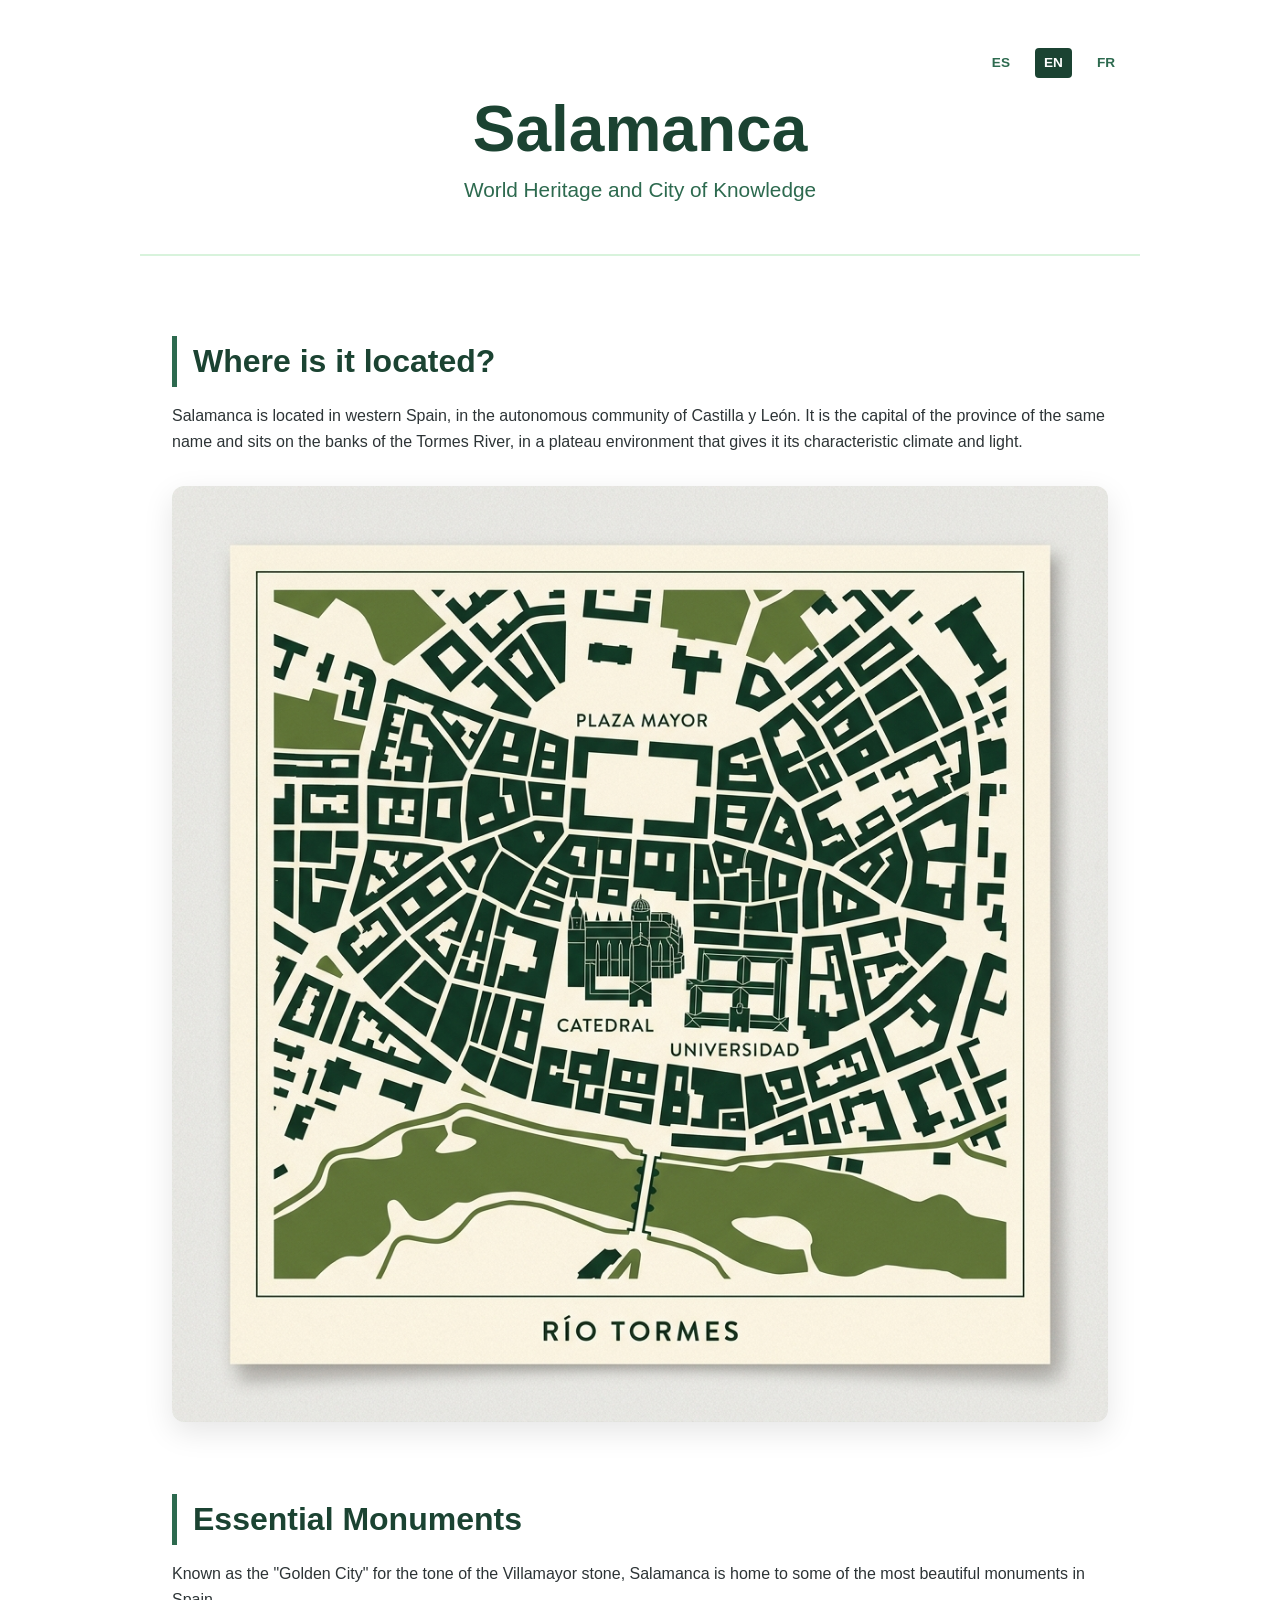
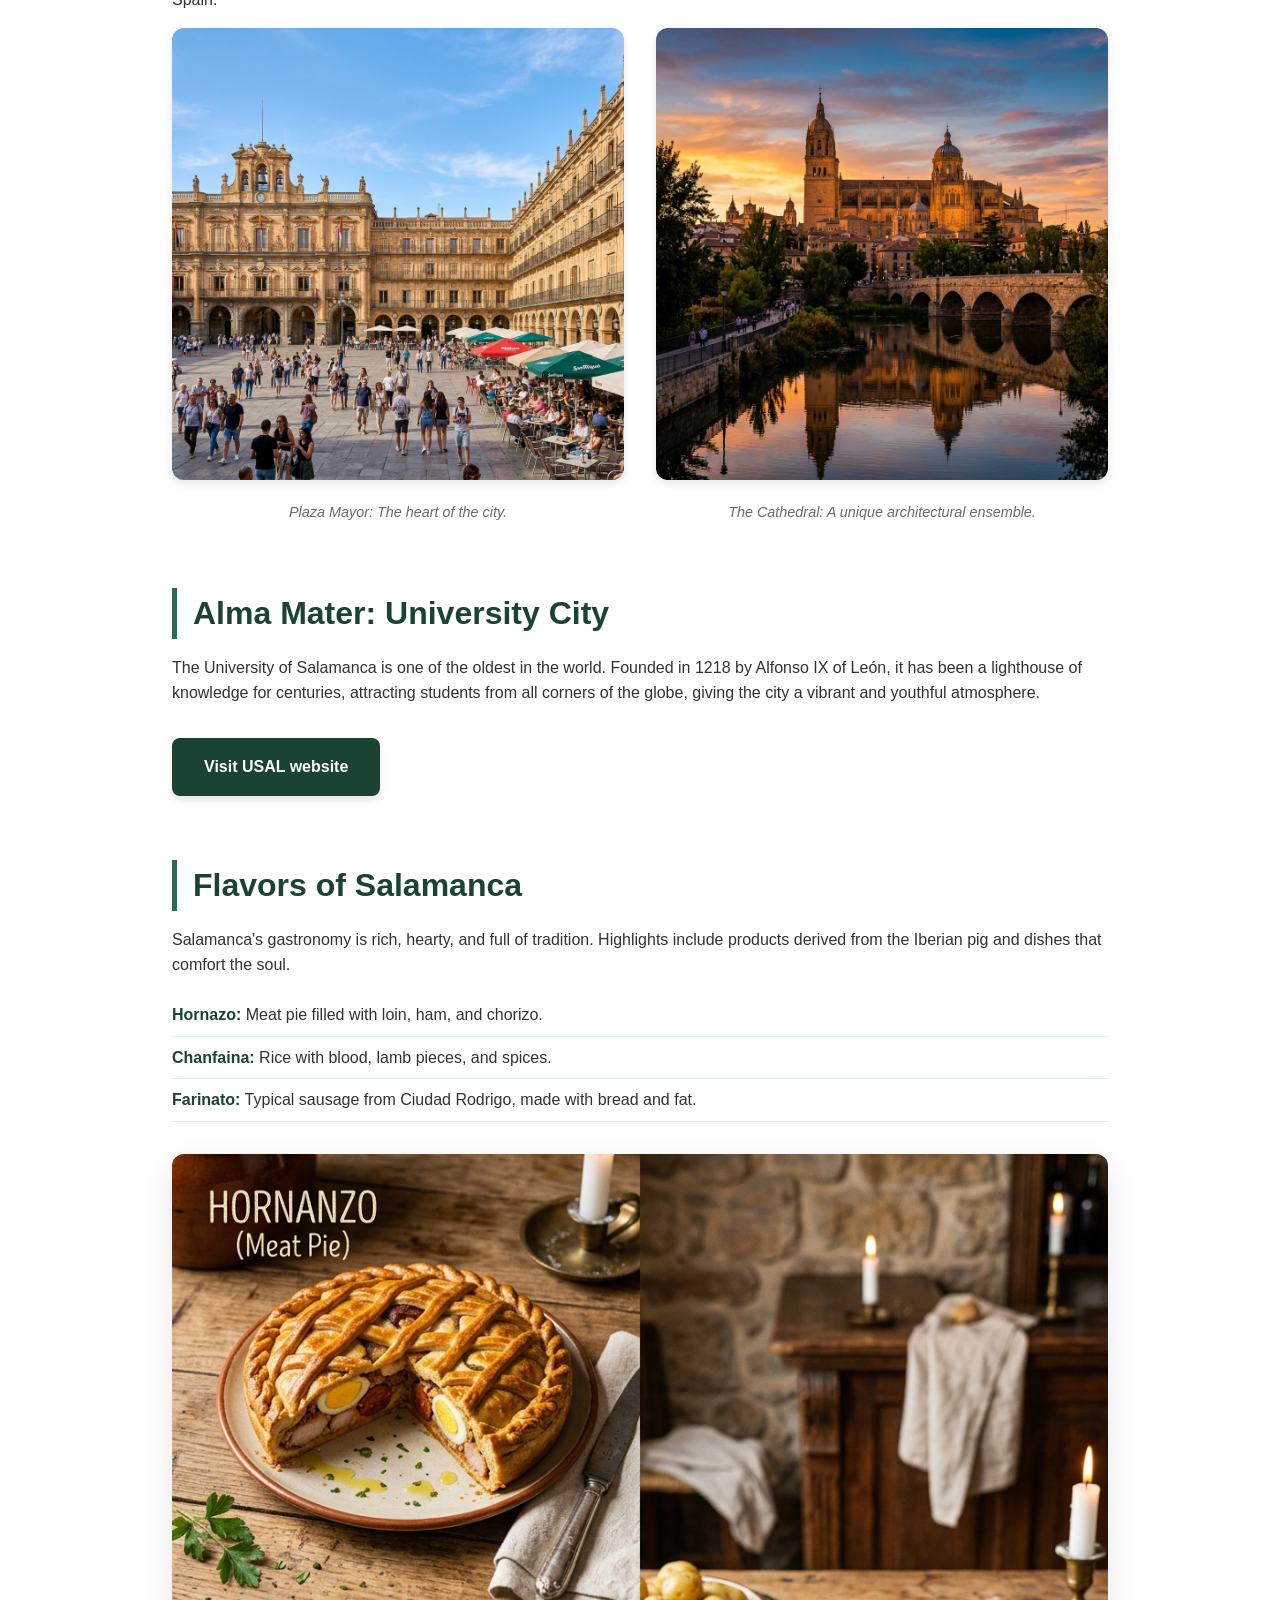
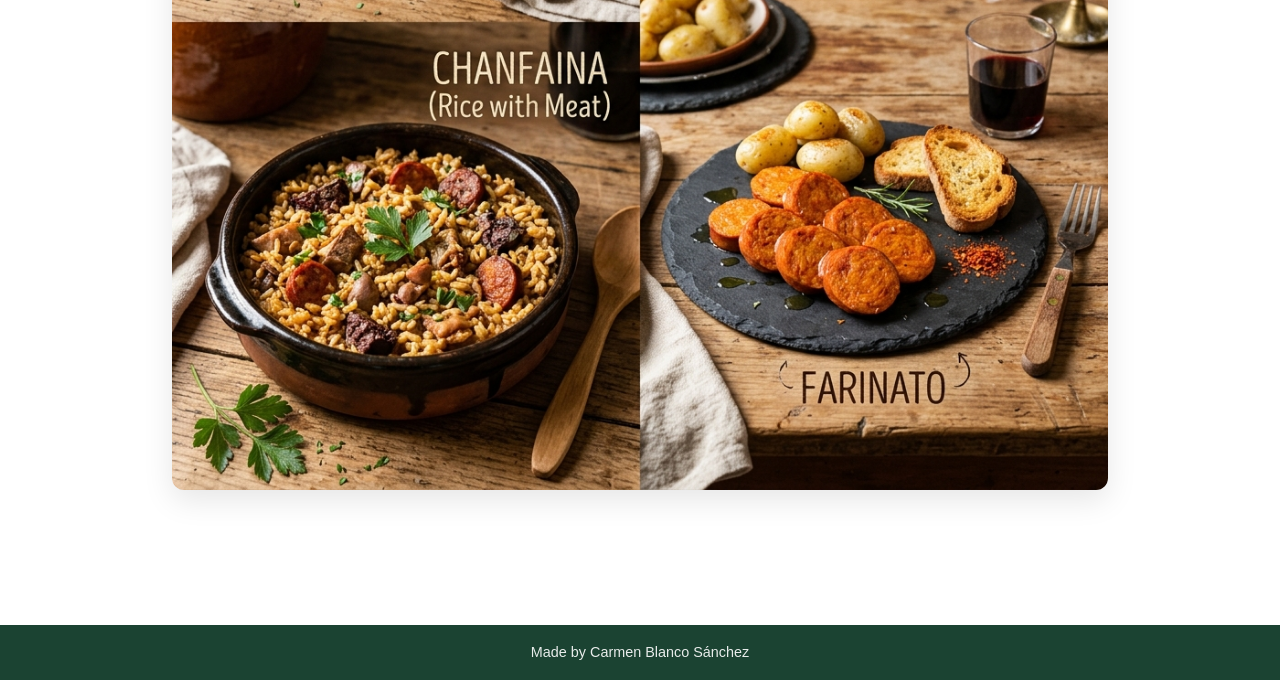
==== index-en.html @ ed9b971c "Add complete web page files including HTML, CSS, and images" ====
<!DOCTYPE html>
<html lang="en">

<head>
    <meta charset="UTF-8">
    <meta name="viewport" content="width=device-width, initial-scale=1.0">
    <title>Salamanca: City of Gold and Wisdom</title>
    <link rel="preconnect" href="https://fonts.googleapis.com">
    <link rel="preconnect" href="https://fonts.gstatic.com" crossorigin>
    <link href="https://fonts.googleapis.com/css2?family=Inter:wght@400;600;800&display=swap" rel="stylesheet">
    <link rel="stylesheet" href="style.css">
    <meta name="description"
        content="A brief presentation of the historic city of Salamanca: its location, monuments, university, and gastronomy.">
    <meta name="theme-color" content="#1b4332">
    <meta http-equiv="Content-Security-Policy" content="default-src 'self'; font-src https://fonts.gstatic.com; style-src 'self' 'unsafe-inline' https://fonts.googleapis.com; img-src 'self' data:; script-src 'self'; frame-src https://www.google.com;">
</head>

<body class="page">
    <a href="#main-content" class="skip-link">Skip to main content</a>
    <header class="header">
        <nav class="lang-switcher" aria-label="Language selection">
            <a href="index.html" class="lang-switcher__link">ES</a>
            <a href="index-en.html" class="lang-switcher__link lang-switcher__link--active" aria-current="page">EN</a>
            <a href="index-fr.html" class="lang-switcher__link">FR</a>
        </nav>
        <h1 class="header__title">Salamanca</h1>
        <p class="header__subtitle">World Heritage and City of Knowledge</p>
    </header>

    <main class="main" id="main-content">
        <!-- Section 1: Location and Map -->
        <section class="section section--location" aria-labelledby="title-location">
            <h2 id="title-location" class="section__title">Where is it located?</h2>
            <div class="section__content">
                <p class="section__text">
                    Salamanca is located in western Spain, in the autonomous community of Castilla y León. It is the
                    capital of the province of the same name and sits on the banks of the Tormes River, in a plateau
                    environment that gives it its characteristic climate and light.
                </p>
                <div class="section__media">
                    <img src="img/mapa_estilo.png" alt="Artistic map of Salamanca with Plaza Mayor, Cathedral and University marked, based on real geography" class="section__image">
                </div>
            </div>
        </section>

        <!-- Section 2: Monuments -->
        <section class="section section--monuments" aria-labelledby="title-monuments">
            <h2 id="title-monuments" class="section__title">Essential Monuments</h2>
            <div class="section__content">
                <p class="section__text">
                    Known as the "Golden City" for the tone of the Villamayor stone, Salamanca is home to some of the
                    most beautiful monuments in Spain.
                </p>
                <div class="grid">
                    <div class="grid__item">
                        <img src="img/plaza_mayor.png"
                            alt="The majestic Plaza Mayor of Salamanca with its Baroque architecture"
                            class="grid__image">
                        <p class="grid__caption">Plaza Mayor: The heart of the city.</p>
                    </div>
                    <div class="grid__item">
                        <img src="img/catedral.png"
                            alt="View of the New Cathedral and the Roman Bridge over the Tormes river at sunset"
                            class="grid__image">
                        <p class="grid__caption">The Cathedral: A unique architectural ensemble.</p>
                    </div>
                </div>
            </div>
        </section>

        <!-- Section 3: University City -->
        <section class="section section--university" aria-labelledby="title-university">
            <h2 id="title-university" class="section__title">Alma Mater: University City</h2>
            <div class="section__content">
                <p class="section__text">
                    The University of Salamanca is one of the oldest in the world. Founded in 1218 by Alfonso IX of
                    León, it has been a lighthouse of knowledge for centuries, attracting students from all corners of
                    the globe, giving the city a vibrant and youthful atmosphere.
                </p>
                <div class="section__action">
                    <a href="https://www.usal.es/en" target="_blank" rel="noopener noreferrer" class="button">Visit USAL
                        website</a>
                </div>
            </div>
        </section>

        <!-- Section 4: Gastronomy -->
        <section class="section section--food" aria-labelledby="title-food">
            <h2 id="title-food" class="section__title">Flavors of Salamanca</h2>
            <div class="section__content">
                <p class="section__text">
                    Salamanca's gastronomy is rich, hearty, and full of tradition. Highlights include products derived
                    from the Iberian pig and dishes that comfort the soul.
                </p>
                <ul class="list">
                    <li class="list__item"><strong>Hornazo:</strong> Meat pie filled with loin, ham, and chorizo.</li>
                    <li class="list__item"><strong>Chanfaina:</strong> Rice with blood, lamb pieces, and spices.</li>
                    <li class="list__item"><strong>Farinato:</strong> Typical sausage from Ciudad Rodrigo, made with
                        bread and fat.</li>
                </ul>
                <div class="section__media">
                    <img src="img/gastronomia.png" alt="Collage of typical dishes: Hornazo, Chanfaina, and Farinato"
                        class="section__image">
                </div>
            </div>
        </section>
    </main>

    <footer class="footer">
        <p class="footer__text">Made by Carmen Blanco Sánchez</p>
    </footer>
</body>

</html>
---- style.css ----
/* CSS - Mi Estilo Web */
/* Variables de diseño */
:root {
    --color-green-dark: #1b4332;
    --color-green-medium: #2d6a4f;
    --color-green-light: #d8f3dc;
    --color-white: #ffffff;
    --color-text: #2d3436;
    --color-text-light: #636e72;
    --font-family: 'Inter', -apple-system, BlinkMacSystemFont, 'Segoe UI', Roboto, Helvetica, Arial, sans-serif;
    --spacing-unit: 1rem;
    --max-width: 1000px;
}

/* Reset y base */
* {
    margin: 0;
    padding: 0;
    box-sizing: border-box;
}

html {
    scroll-behavior: smooth;
}

body {
    font-family: var(--font-family);
    font-size: 16px;
    line-height: 1.6;
    color: var(--color-text);
    background-color: var(--color-white);
}

/* Accesibilidad: Enlace de salto */
.skip-link {
    position: absolute;
    top: -100px;
    left: 0;
    background: var(--color-green-dark);
    color: white;
    padding: 1rem;
    z-index: 100;
    text-decoration: none;
    font-weight: bold;
}

.skip-link:focus {
    top: 0;
}

/* Accesibilidad: Foco visible */
:focus-visible {
    outline: 3px solid var(--color-green-medium);
    outline-offset: 4px;
}

/* Layout */
.page {
    display: flex;
    flex-direction: column;
    min-height: 100vh;
}

/* Selector de Idiomas */
.lang-switcher {
    display: flex;
    justify-content: flex-end;
    gap: 1rem;
    padding-bottom: 1rem;
    font-size: 0.85rem;
    font-weight: 600;
}

.lang-switcher__link {
    color: var(--color-green-medium);
    text-decoration: none;
    padding: 0.2rem 0.5rem;
    border-radius: 4px;
    transition: all 0.3s ease;
    border: 1px solid transparent;
}

.lang-switcher__link:hover {
    color: var(--color-green-dark);
    background-color: var(--color-green-light);
}

.lang-switcher__link--active {
    color: var(--color-white);
    background-color: var(--color-green-dark);
    cursor: default;
}

.header, .main, .footer {
    width: 100%;
    max-width: var(--max-width);
    margin: 0 auto;
    padding: calc(var(--spacing-unit) * 2);
}

/* Header */
.header {
    text-align: center;
    border-bottom: 2px solid var(--color-green-light);
    margin-bottom: calc(var(--spacing-unit) * 3);
    padding: calc(var(--spacing-unit) * 3) var(--spacing-unit);
}

.header__title {
    font-size: clamp(2.5rem, 8vw, 4rem);
    color: var(--color-green-dark);
    font-weight: 800;
    line-height: 1.1;
    margin-bottom: 0.5rem;
}

.header__subtitle {
    font-size: clamp(1rem, 4vw, 1.3rem);
    color: var(--color-green-medium);
    font-weight: 400;
    max-width: 600px;
    margin: 0 auto;
}

/* Main Content */
.main {
    flex: 1;
}

.section {
    margin-bottom: calc(var(--spacing-unit) * 4);
    animation: fadeIn 0.8s ease-out forwards;
    opacity: 0;
}

.section:nth-child(1) { animation-delay: 0.1s; }
.section:nth-child(2) { animation-delay: 0.3s; }
.section:nth-child(3) { animation-delay: 0.5s; }
.section:nth-child(4) { animation-delay: 0.7s; }

@keyframes fadeIn {
    from {
        opacity: 0;
        transform: translateY(20px);
    }
    to {
        opacity: 1;
        transform: translateY(0);
    }
}

.section__title {
    font-size: 2rem;
    color: var(--color-green-dark);
    border-left: 5px solid var(--color-green-medium);
    padding-left: 1rem;
    margin-bottom: var(--spacing-unit);
}

.section__text {
    margin-bottom: var(--spacing-unit);
    color: var(--color-text);
}

.section__media {
    margin-top: calc(var(--spacing-unit) * 2);
    text-align: center;
}

.section__map {
    width: 100%;
    height: 450px;
    border: none;
    border-radius: 12px;
    box-shadow: 0 10px 30px rgba(0,0,0,0.1);
    transition: transform 0.5s cubic-bezier(0.4, 0, 0.2, 1);
}

.section__map:hover {
    transform: scale(1.01);
}

.section__image {
    max-width: 100%;
    height: auto;
    border-radius: 12px;
    box-shadow: 0 10px 30px rgba(0,0,0,0.1);
    transition: transform 0.5s cubic-bezier(0.4, 0, 0.2, 1);
}

.section__image:hover {
    transform: scale(1.02);
}

.section__action {
    margin-top: calc(var(--spacing-unit) * 2);
}

/* Componentes específicos */
.grid {
    display: grid;
    grid-template-columns: repeat(auto-fit, minmax(280px, 1fr));
    gap: calc(var(--spacing-unit) * 2);
    margin-top: var(--spacing-unit);
}

.grid__item {
    text-align: center;
}

.grid__image {
    width: 100%;
    aspect-ratio: 1 / 1;
    object-fit: cover;
    border-radius: 12px;
    margin-bottom: 0.8rem;
    transition: transform 0.5s cubic-bezier(0.4, 0, 0.2, 1), box-shadow 0.5s ease;
    box-shadow: 0 4px 10px rgba(0,0,0,0.1);
}

.grid__image:hover {
    transform: scale(1.04);
    box-shadow: 0 15px 35px rgba(0,0,0,0.2);
}

.grid__caption {
    font-size: 0.9rem;
    color: var(--color-text-light);
    font-style: italic;
}

.list {
    list-style: none;
    margin-bottom: var(--spacing-unit);
}

.list__item {
    padding: 0.5rem 0;
    border-bottom: 1px solid var(--color-green-light);
}

.list__item strong {
    color: var(--color-green-dark);
}

.button {
    display: inline-block;
    padding: 1rem 2rem;
    background-color: var(--color-green-dark);
    color: var(--color-white);
    text-decoration: none;
    border-radius: 8px;
    font-weight: 600;
    transition: all 0.3s ease;
    box-shadow: 0 4px 6px rgba(0,0,0,0.1);
    min-height: 48px;
    display: inline-flex;
    align-items: center;
    justify-content: center;
}

.button:hover {
    background-color: var(--color-green-medium);
    transform: translateY(-2px);
    box-shadow: 0 6px 12px rgba(0,0,0,0.15);
}

.button:active {
    transform: translateY(0);
}

/* Footer */
.footer {
    background-color: var(--color-green-dark);
    color: var(--color-white);
    text-align: center;
    padding: var(--spacing-unit);
    max-width: none;
    margin-top: calc(var(--spacing-unit) * 2);
}

.footer__text {
    font-size: 0.9rem;
    opacity: 0.9;
}

/* Media Queries */
@media (max-width: 768px) {
    .header, .main, .footer {
        padding: var(--spacing-unit);
    }
    
    .section__title {
        font-size: 1.8rem;
    }

    .section {
        margin-bottom: calc(var(--spacing-unit) * 3);
    }
}

@media (max-width: 480px) {
    .header {
        padding: calc(var(--spacing-unit) * 2) var(--spacing-unit);
    }

    .section__title {
        font-size: 1.5rem;
        padding-left: 0.8rem;
    }
    
    .grid {
        grid-template-columns: 1fr;
    }
}
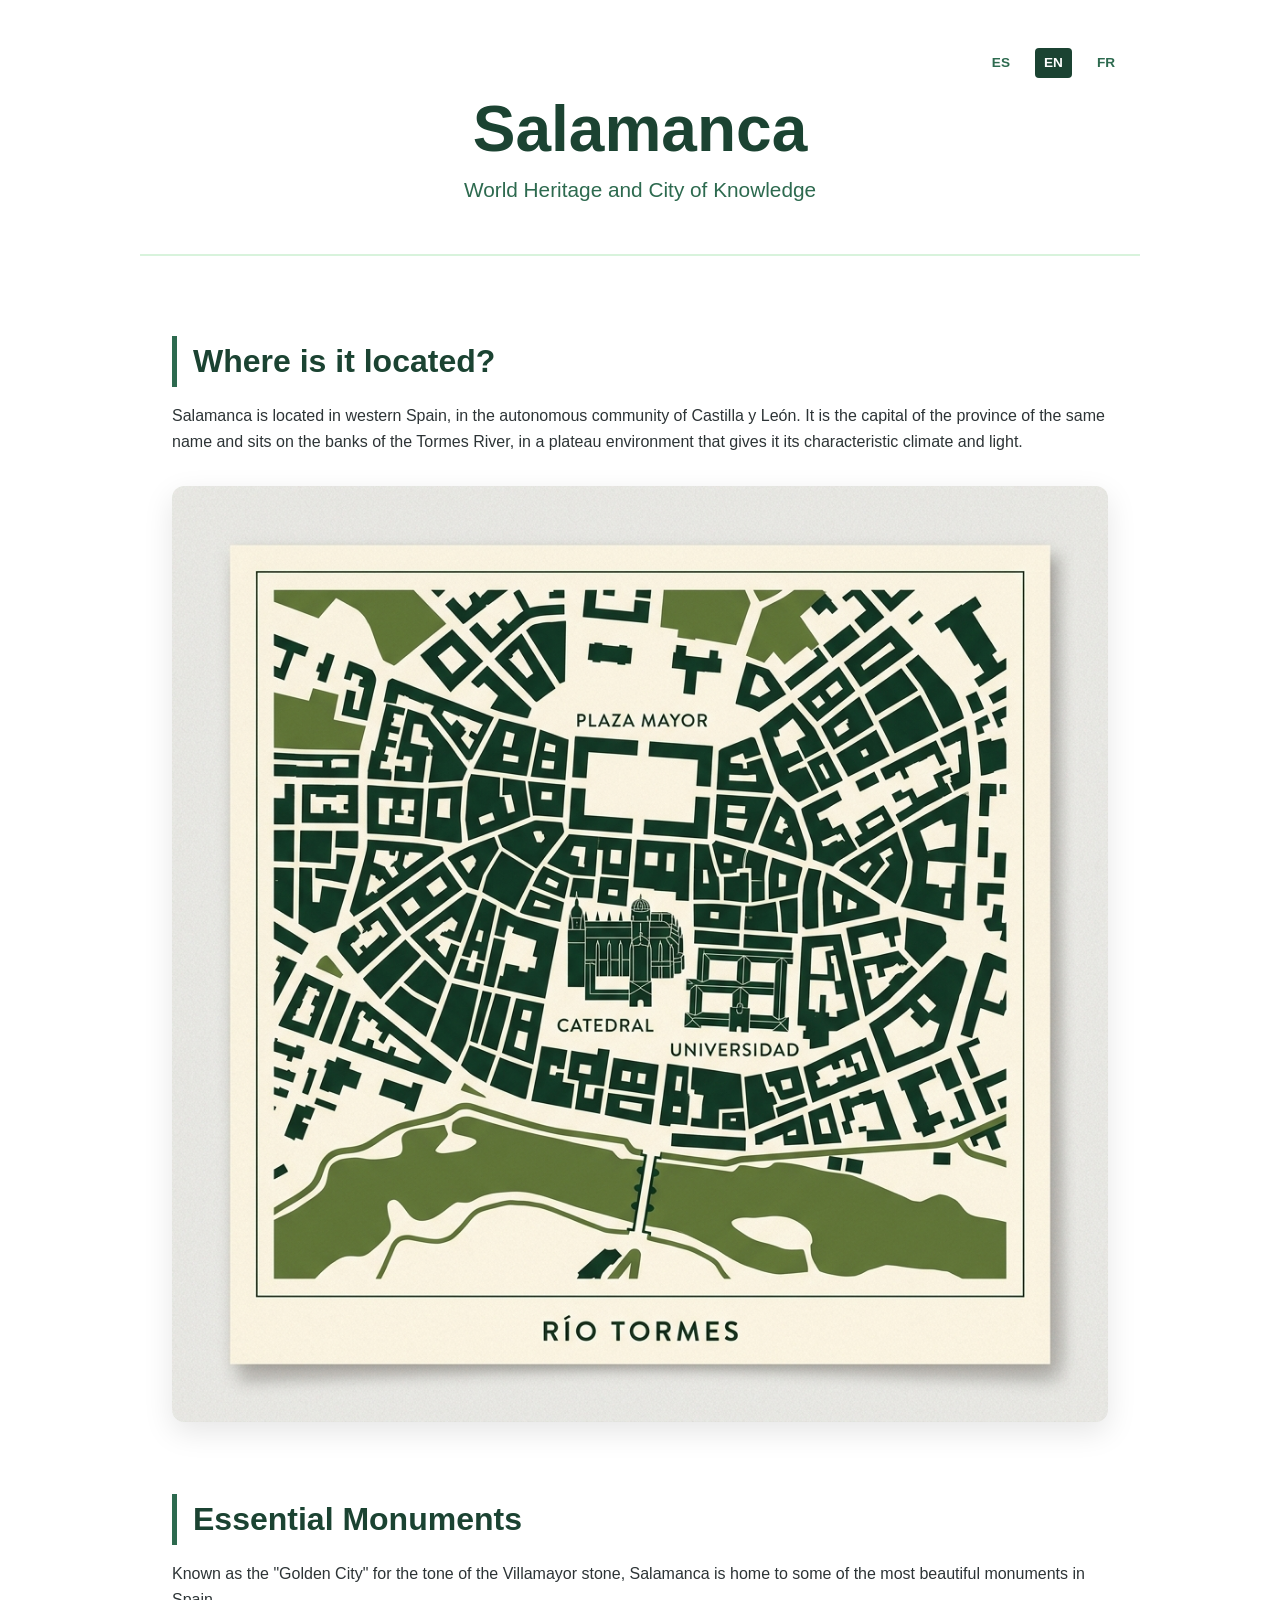
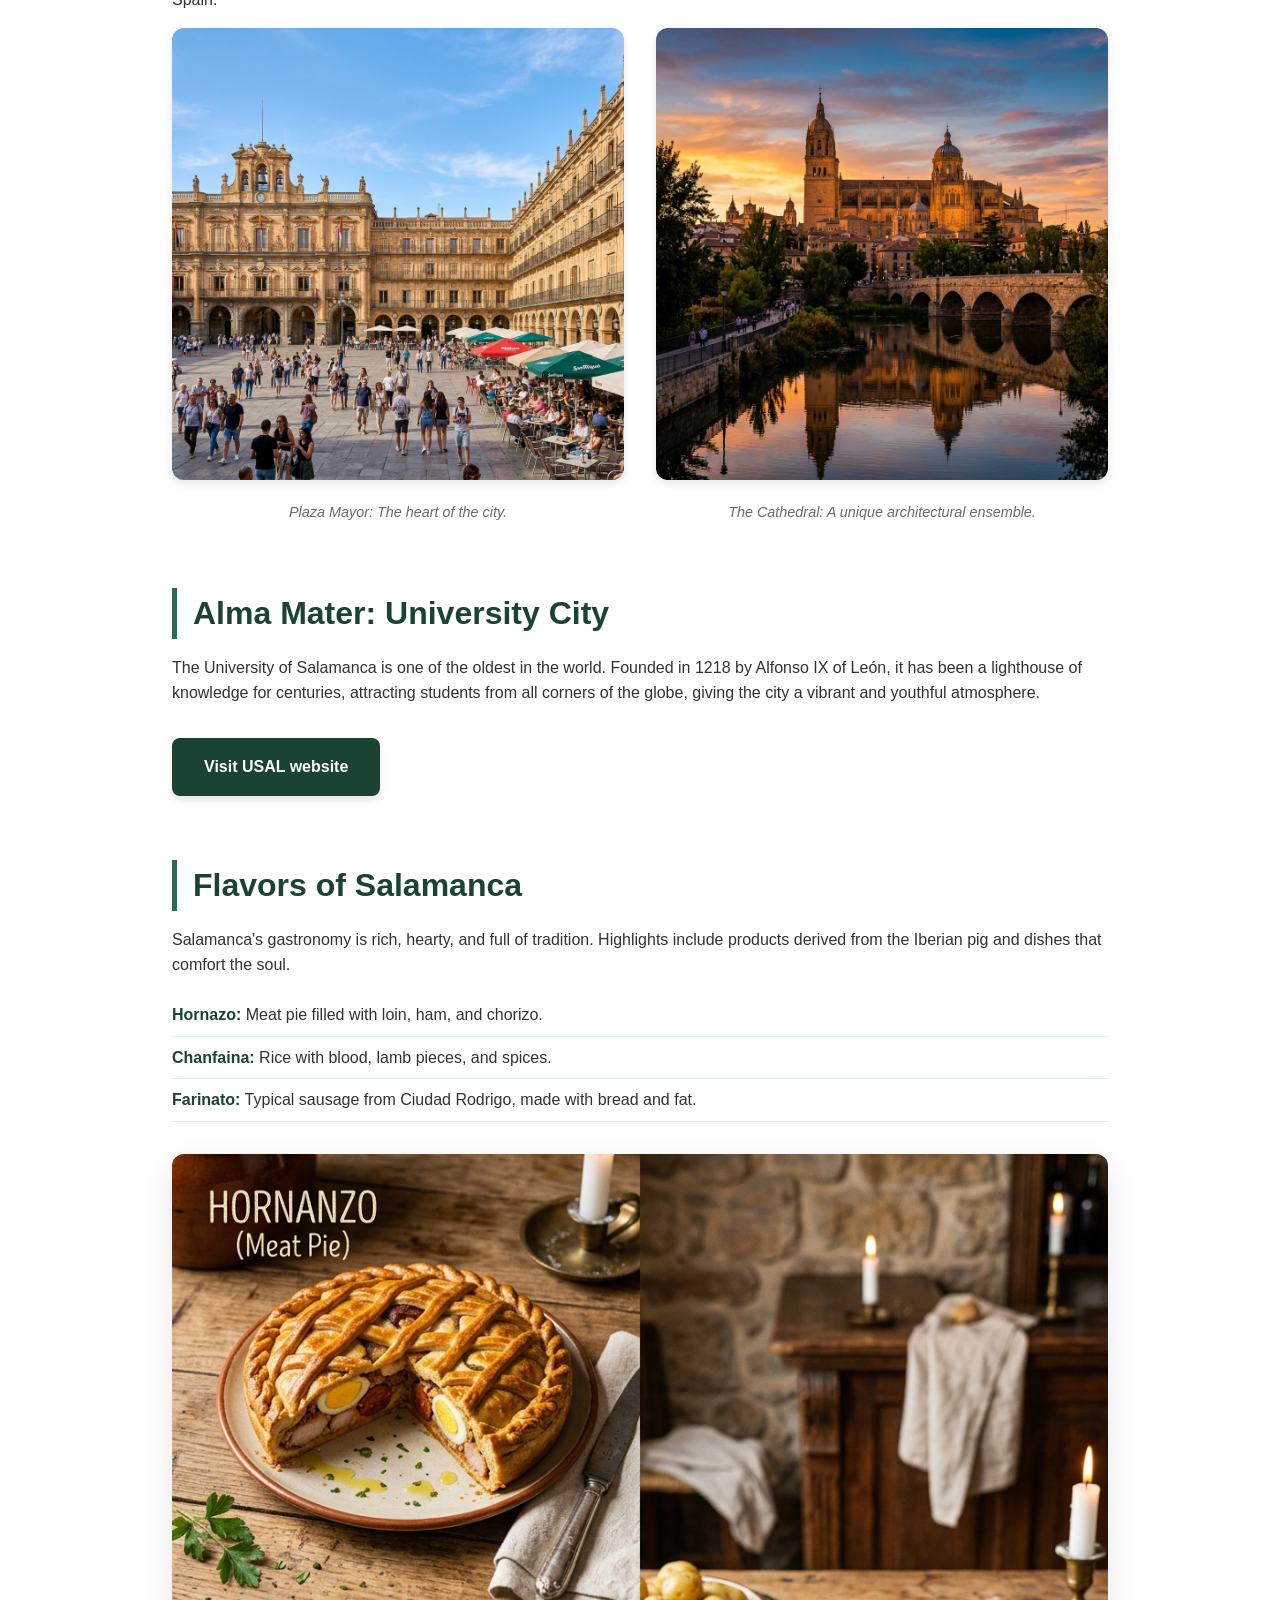
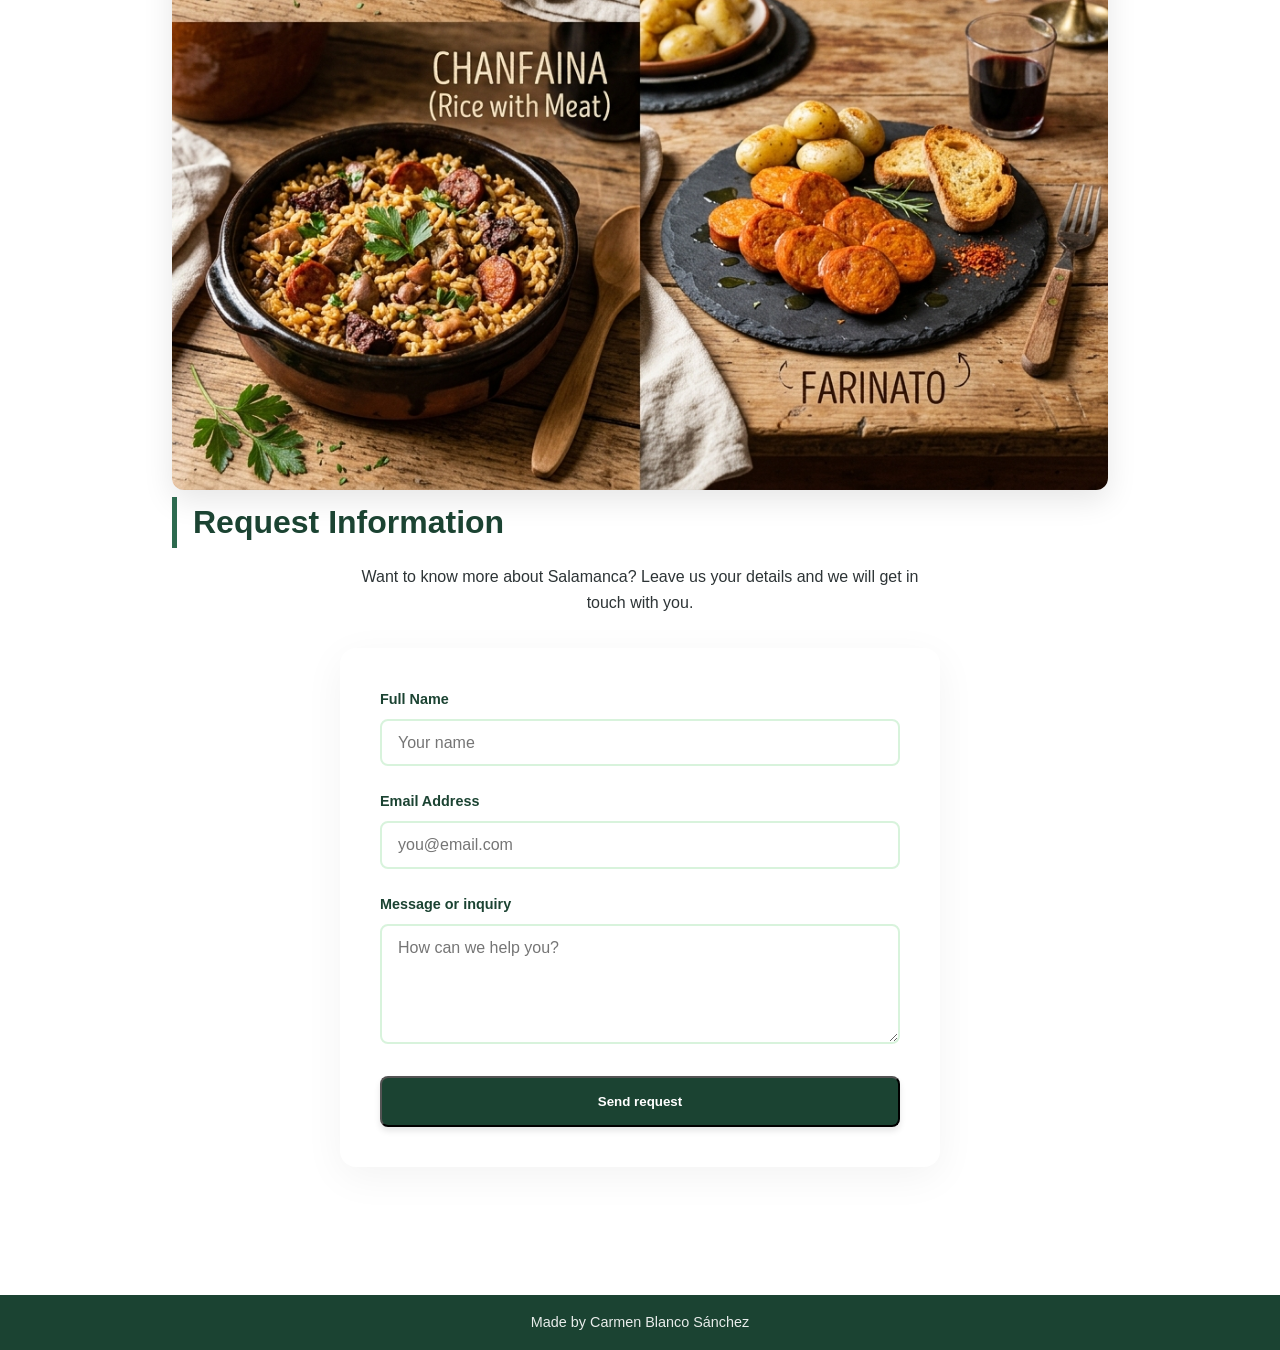
==== commit 7a673e93: "PUesdto un formulario" ====
--- a/index-en.html
+++ b/index-en.html
@@ -103,12 +103,36 @@
                         class="section__image">
                 </div>
             </div>
+        <!-- Section 5: Contact -->
+        <section class="section section--contact" aria-labelledby="title-contact">
+            <h2 id="title-contact" class="section__title">Request Information</h2>
+            <div class="section__content">
+                <p class="section__text section__text--center">
+                    Want to know more about Salamanca? Leave us your details and we will get in touch with you.
+                </p>
+                <form action="#" method="POST" class="form">
+                    <div class="form__group">
+                        <label for="name" class="form__label">Full Name</label>
+                        <input type="text" id="name" name="name" class="form__input" placeholder="Your name" required>
+                    </div>
+                    <div class="form__group">
+                        <label for="email" class="form__label">Email Address</label>
+                        <input type="email" id="email" name="email" class="form__input" placeholder="you@email.com" required>
+                    </div>
+                    <div class="form__group">
+                        <label for="message" class="form__label">Message or inquiry</label>
+                        <textarea id="message" name="message" class="form__input form__input--textarea" placeholder="How can we help you?" required></textarea>
+                    </div>
+                    <button type="submit" class="button button--wide">Send request</button>
+                </form>
+            </div>
         </section>
     </main>
 
     <footer class="footer">
         <p class="footer__text">Made by Carmen Blanco Sánchez</p>
     </footer>
+    <script src="script.js"></script>
 </body>
 
 </html>
--- a/style.css
+++ b/style.css
@@ -160,6 +160,13 @@
 .section__text {
     margin-bottom: var(--spacing-unit);
     color: var(--color-text);
+}
+
+.section__text--center {
+    text-align: center;
+    max-width: 600px;
+    margin-left: auto;
+    margin-right: auto;
 }
 
 .section__media {
@@ -265,8 +272,93 @@
     box-shadow: 0 6px 12px rgba(0,0,0,0.15);
 }
 
+.button--wide {
+    width: 100%;
+}
+
 .button:active {
     transform: translateY(0);
+}
+
+/* Form Styles */
+.form {
+    max-width: 600px;
+    margin: 2rem auto 0;
+    background-color: #fff;
+    padding: 2.5rem;
+    border-radius: 16px;
+    box-shadow: 0 10px 40px rgba(0,0,0,0.05);
+}
+
+.form__group {
+    margin-bottom: 1.5rem;
+}
+
+.form__label {
+    display: block;
+    margin-bottom: 0.5rem;
+    font-weight: 600;
+    color: #1b4332;
+    font-size: 0.9rem;
+}
+
+.form__input {
+    width: 100%;
+    padding: 0.8rem 1rem;
+    border: 2px solid #d8f3dc;
+    border-radius: 8px;
+    font-family: inherit;
+    font-size: 1rem;
+    transition: border-color 0.3s ease, box-shadow 0.3s ease;
+}
+
+.form__input:focus {
+    outline: none;
+    border-color: #2d6a4f;
+    box-shadow: 0 0 0 4px rgba(45, 106, 79, 0.1);
+}
+
+.form__input--error {
+    border-color: #e63946;
+}
+
+.form__input--error:focus {
+    border-color: #e63946;
+    box-shadow: 0 0 0 4px rgba(230, 57, 70, 0.1);
+}
+
+.form__input--textarea {
+    min-height: 120px;
+    resize: vertical;
+}
+
+.form__success {
+    display: flex;
+    flex-direction: column;
+    align-items: center;
+    justify-content: center;
+    padding: 2rem;
+    background-color: #d8f3dc;
+    border-radius: 12px;
+    color: #1b4332;
+}
+
+.form__success-icon {
+    font-size: 3rem;
+    margin-bottom: 1rem;
+    background-color: #2d6a4f;
+    color: #fff;
+    width: 60px;
+    height: 60px;
+    display: flex;
+    align-items: center;
+    justify-content: center;
+    border-radius: 50%;
+}
+
+.form__success-text {
+    font-weight: 600;
+    font-size: 1.1rem;
 }
 
 /* Footer */
